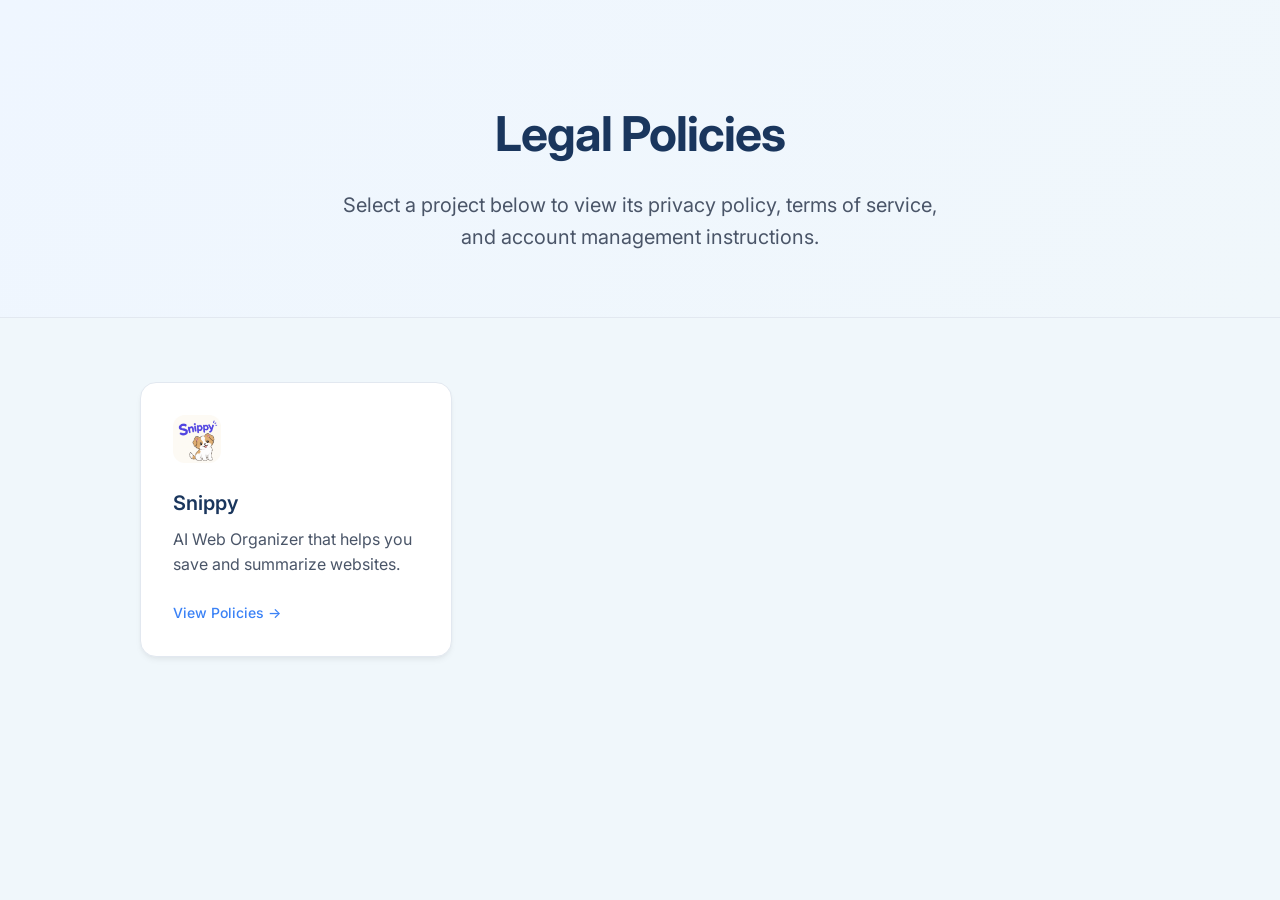
==== index.html @ 62c23b9f "v 1.0 - Snippy Policies Added" ====
<!DOCTYPE html>
<html lang="en">
<head>
    <meta charset="UTF-8">
    <meta name="viewport" content="width=device-width, initial-scale=1.0">
    <title>Legal Policies Portal</title>
    <style>
@import url('https://fonts.googleapis.com/css2?family=Inter:wght@400;500;600;700&display=swap');

:root {
  --bg-color: #f0f7fb;
  --surface-color: #ffffff;
  --text-primary: #1a365d;
  --text-secondary: #4a5568;
  --accent-color: #3b82f6;
  --accent-hover: #2563eb;
  --border-color: #e2e8f0;
}

body {
  margin: 0;
  padding: 0;
  font-family: 'Inter', -apple-system, BlinkMacSystemFont, sans-serif;
  background-color: var(--bg-color);
  color: var(--text-secondary);
  line-height: 1.6;
  -webkit-font-smoothing: antialiased;
}

.hero {
  text-align: center;
  padding: 6rem 2rem 4rem;
  background: linear-gradient(135deg, #eff6ff, #f0f7fb);
  border-bottom: 1px solid var(--border-color);
}

.hero h1 {
  font-size: 3rem;
  color: var(--text-primary);
  margin: 0 0 1rem;
  letter-spacing: -0.02em;
}

.hero p {
  font-size: 1.25rem;
  color: var(--text-secondary);
  max-width: 600px;
  margin: 0 auto;
}

.projects-container {
  max-width: 1000px;
  margin: 0 auto;
  padding: 4rem 2rem;
}

.projects-grid {
  display: grid;
  grid-template-columns: repeat(auto-fill, minmax(300px, 1fr));
  gap: 2rem;
}

.project-card {
  background: var(--surface-color);
  border: 1px solid var(--border-color);
  border-radius: 16px;
  padding: 2rem;
  text-decoration: none;
  transition: all 0.2s ease;
  display: flex;
  flex-direction: column;
  box-shadow: 0 4px 6px -1px rgba(0, 0, 0, 0.05), 0 2px 4px -1px rgba(0, 0, 0, 0.03);
}

.project-card:hover {
  transform: translateY(-5px);
  box-shadow: 0 10px 25px -5px rgba(0, 0, 0, 0.1), 0 8px 10px -6px rgba(0, 0, 0, 0.05);
  border-color: var(--accent-color);
}

.project-icon {
  width: 48px;
  height: 48px;
  background: linear-gradient(135deg, #60a5fa, #3b82f6);
  border-radius: 12px;
  display: flex;
  align-items: center;
  justify-content: center;
  color: white;
  font-size: 1.5rem;
  font-weight: bold;
  margin-bottom: 1.5rem;
}

.project-title {
  font-size: 1.25rem;
  font-weight: 600;
  color: var(--text-primary);
  margin: 0 0 0.5rem 0;
}

.project-desc {
  font-size: 1rem;
  color: var(--text-secondary);
  margin: 0;
  flex: 1;
}

.project-footer {
  margin-top: 1.5rem;
  font-size: 0.875rem;
  color: var(--accent-color);
  font-weight: 500;
  display: flex;
  align-items: center;
  gap: 0.25rem;
}

.project-footer::after {
  content: "→";
  transition: transform 0.2s ease;
}

.project-card:hover .project-footer::after {
  transform: translateX(4px);
}
    </style>
</head>
<body>
    <header class="hero">
        <h1>Legal Policies</h1>
        <p>Select a project below to view its privacy policy, terms of service, and account management instructions.</p>
    </header>

    <main class="projects-container">
        <div class="projects-grid">
            
            <a href="snippy/privacy/index.html" class="project-card">
                <img src="snippy/app-logo.png" alt="Snippy Logo" class="project-icon" style="background: none; object-fit: contain;" />
                <h2 class="project-title">Snippy</h2>
                <p class="project-desc">AI Web Organizer that helps you save and summarize websites.</p>
                <div class="project-footer">View Policies</div>
            </a>

            <!-- You can easily add more projects here just by copying the block above -->
            <!-- 
            <a href="project-a/privacy/index.html" class="project-card">
                <div class="project-icon" style="background: linear-gradient(135deg, #a78bfa, #8b5cf6);">A</div>
                <h2 class="project-title">Project A</h2>
                <p class="project-desc">Description of your awesome Project A.</p>
                <div class="project-footer">View Policies</div>
            </a> 
            -->

        </div>
    </main>
</body>
</html>
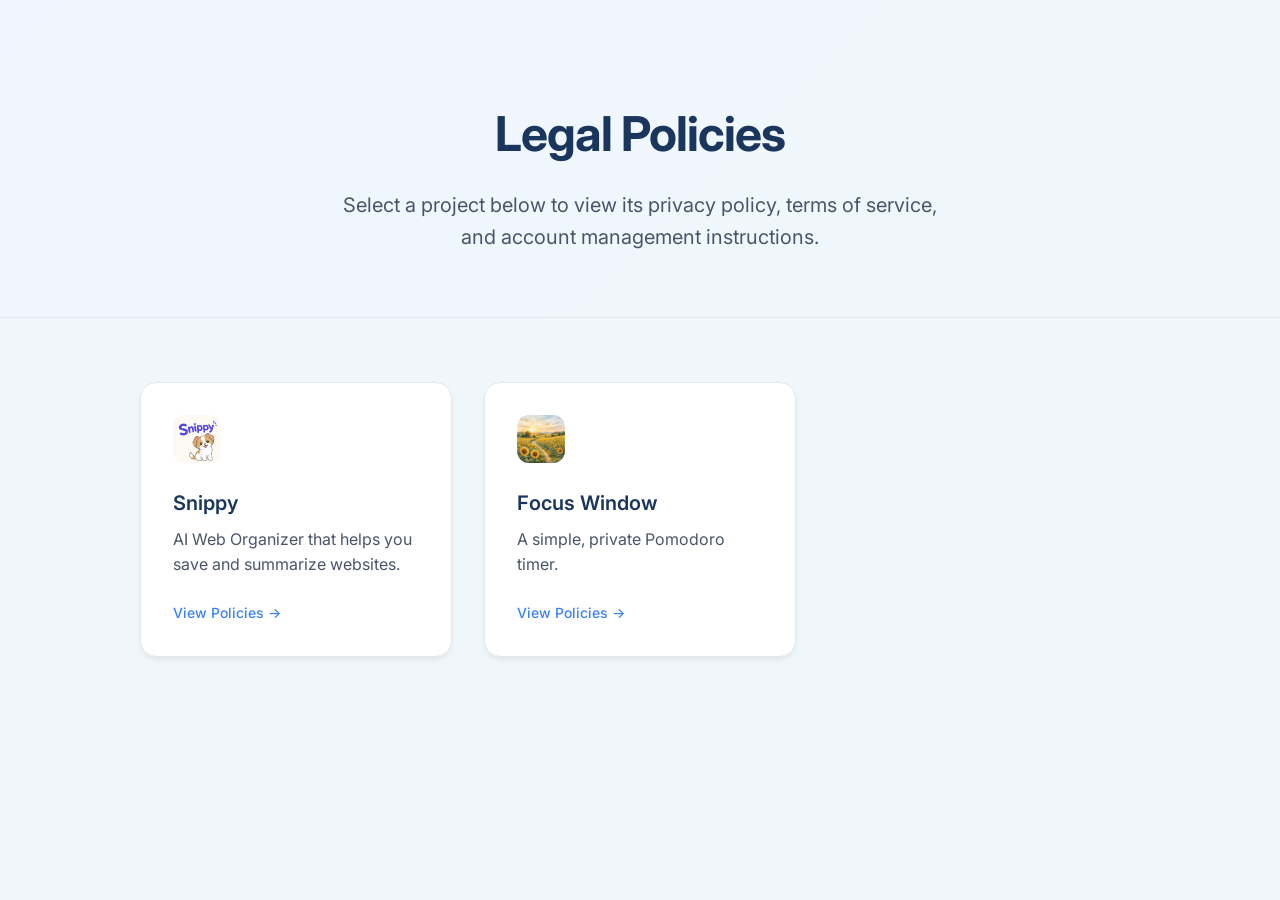
==== commit 8e220148: "focus window commit 2" ====
--- a/index.html
+++ b/index.html
@@ -142,6 +142,13 @@
                 <div class="project-footer">View Policies</div>
             </a>
 
+            <a href="focus-window/privacy/index.html" class="project-card">
+                <img src="focus-window/app-logo.jpg" alt="Focus Window Logo" class="project-icon" style="background: none; object-fit: contain;" />
+                <h2 class="project-title">Focus Window</h2>
+                <p class="project-desc">A simple, private Pomodoro timer.</p>
+                <div class="project-footer">View Policies</div>
+            </a>
+
             <!-- You can easily add more projects here just by copying the block above -->
             <!-- 
             <a href="project-a/privacy/index.html" class="project-card">
